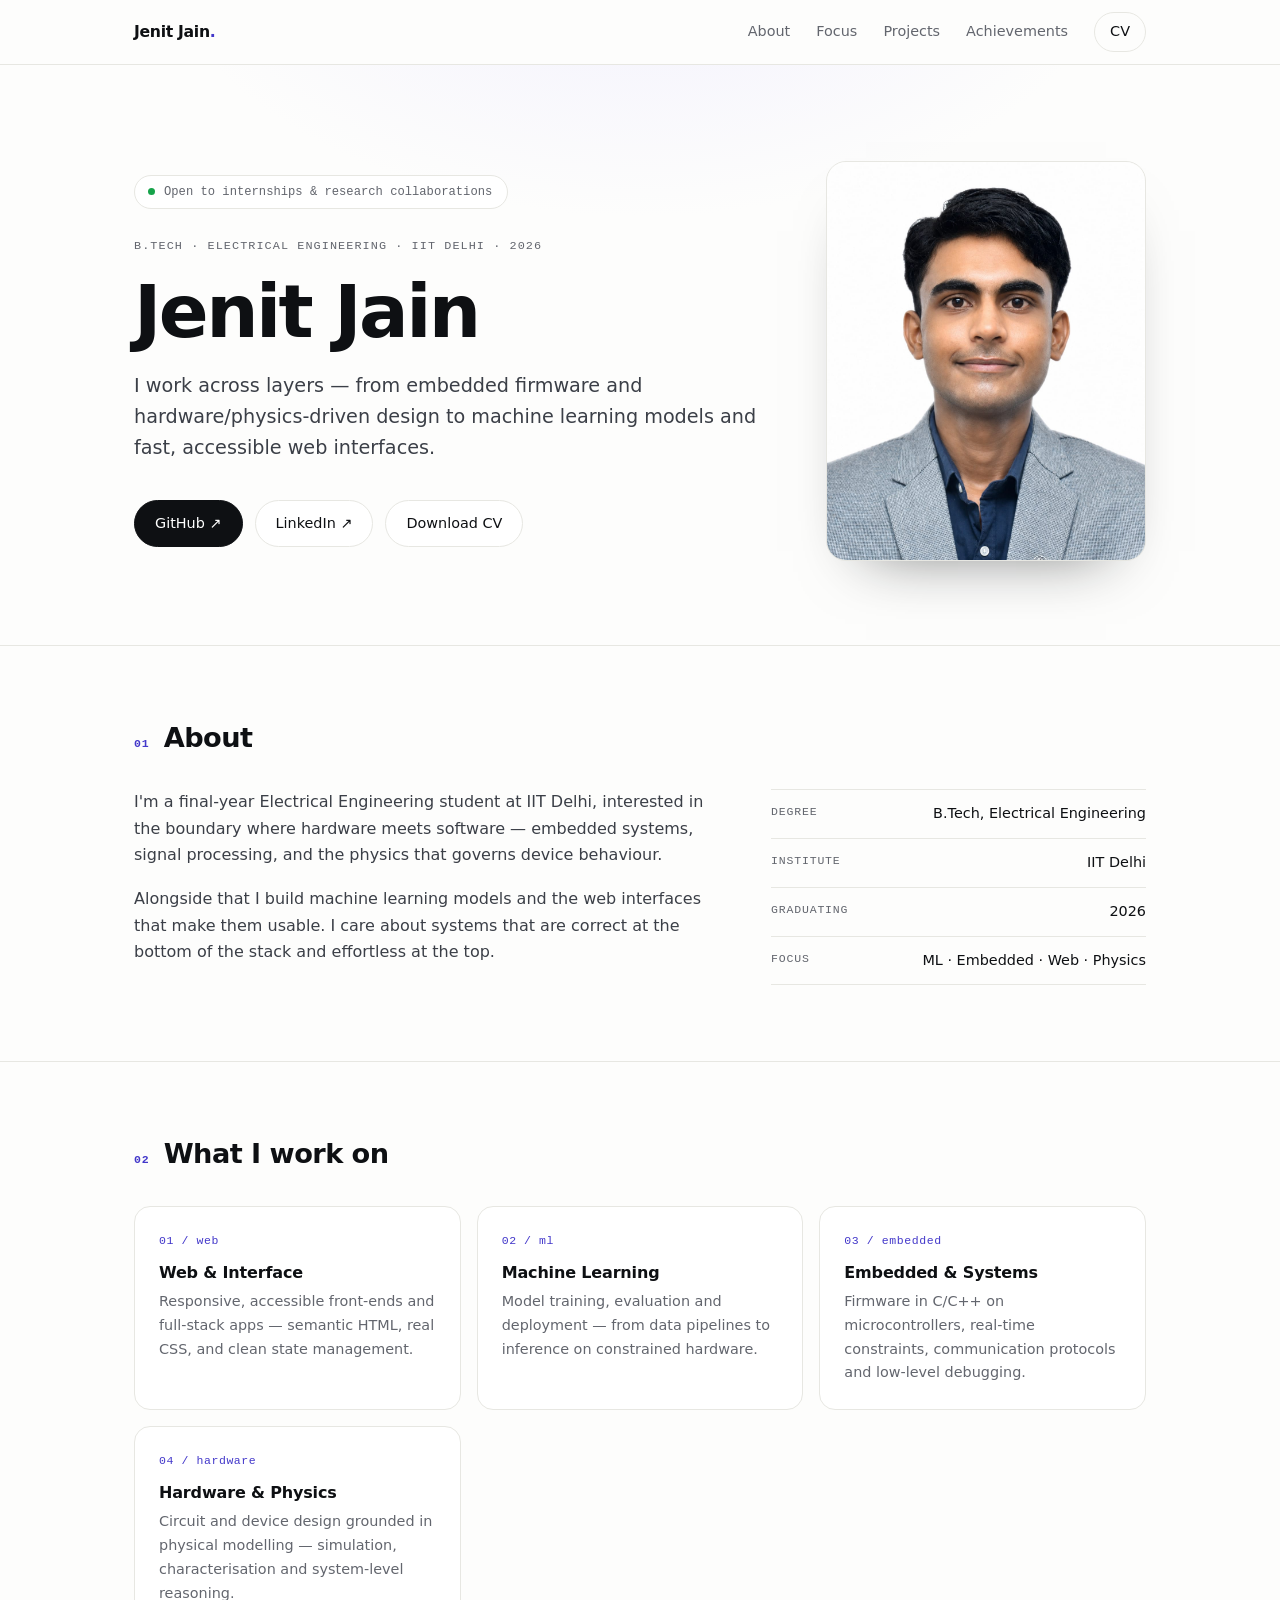
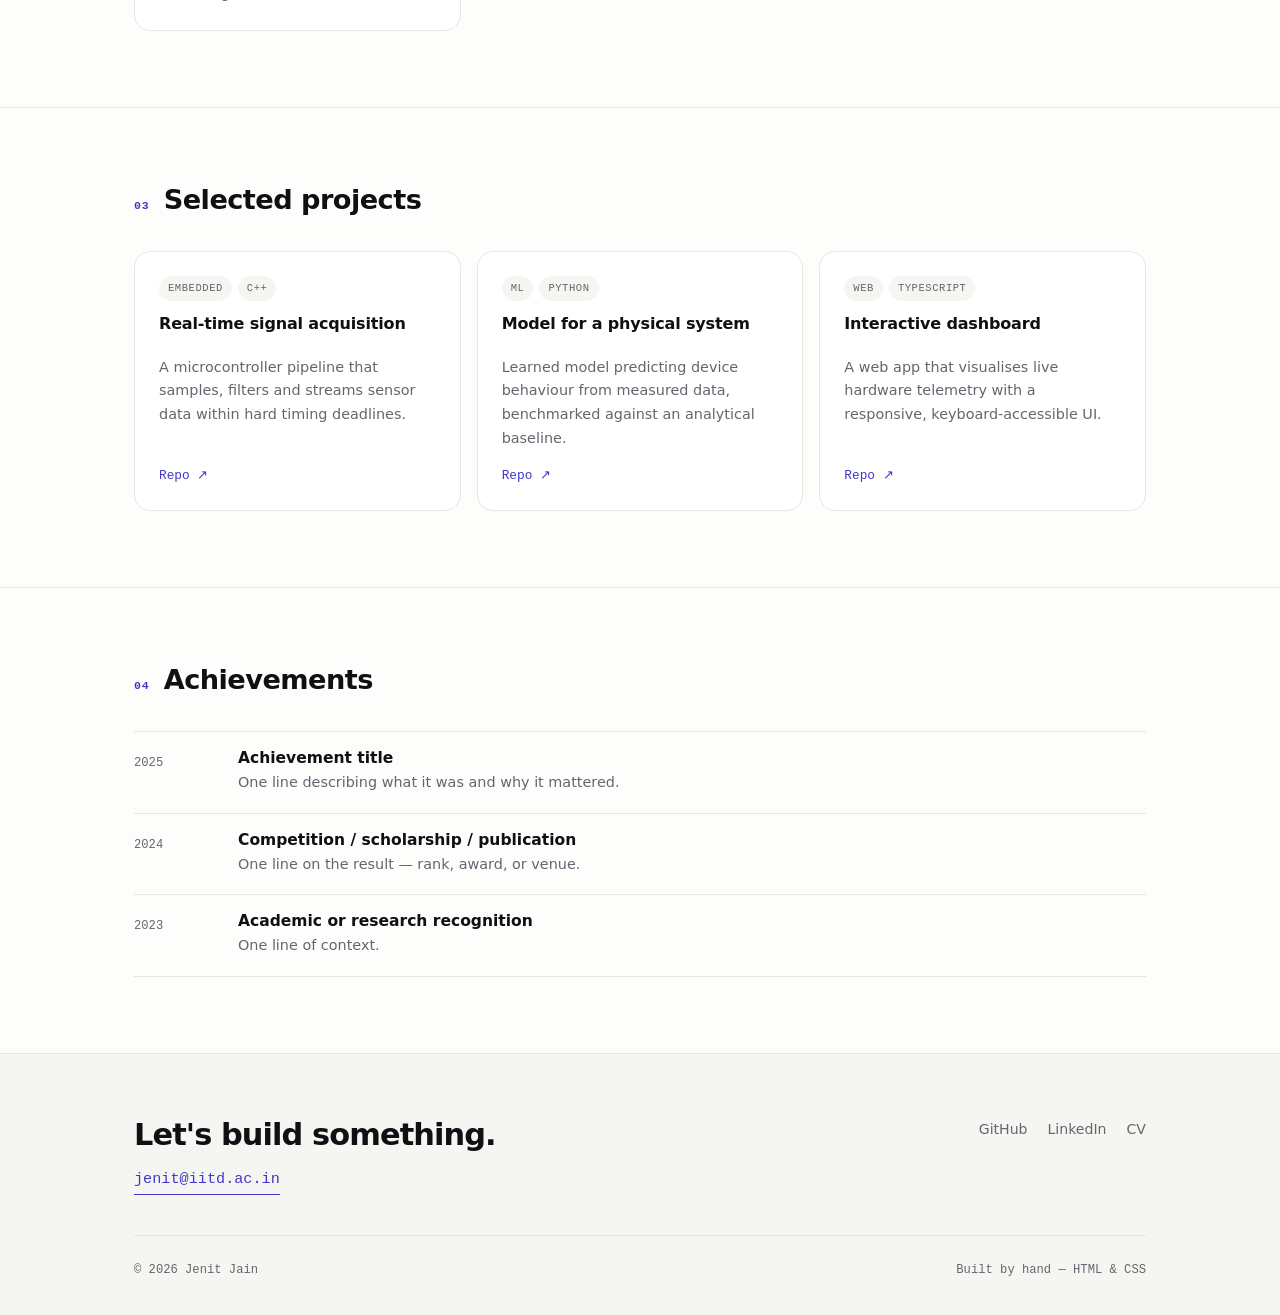
==== index.html @ 66276a1f "Initial personal website" ====
<!DOCTYPE html>
<html lang="en">
<head>
  <meta charset="utf-8" />
  <meta name="viewport" content="width=device-width, initial-scale=1" />
  <title>Jenit Jain — Electrical Engineering · IIT Delhi</title>
  <meta name="description" content="Jenit Jain — B.Tech Electrical Engineering at IIT Delhi (2026). Web development, machine learning, embedded systems, and hardware/physics-driven design." />
  <meta name="theme-color" content="#fdfdfc" />
  <link rel="icon" href="data:image/svg+xml,%3Csvg xmlns='http://www.w3.org/2000/svg' viewBox='0 0 32 32'%3E%3Crect width='32' height='32' rx='8' fill='%234338ca'/%3E%3Ctext x='16' y='21' font-family='monospace' font-size='12' fill='white' text-anchor='middle'%3EJJ%3C/text%3E%3C/svg%3E" />

  <!-- Social preview (absolute URLs — they only resolve once hosted) -->
  <meta property="og:type" content="website" />
  <meta property="og:title" content="Jenit Jain — Electrical Engineering · IIT Delhi" />
  <meta property="og:description" content="Embedded systems, machine learning, web interfaces and hardware/physics-driven design." />
  <meta property="og:url" content="https://jenit-jain-j2.github.io/WebD/" />
  <meta property="og:image" content="https://jenit-jain-j2.github.io/WebD/assets/Photo_J.jpeg" />
  <meta name="twitter:card" content="summary_large_image" />

  <link rel="stylesheet" href="style.css" />
</head>
<body>

  <!-- ============ HEADER ============ -->
  <header class="site-header">
    <div class="wrap header-inner">
      <a class="brand" href="#top">Jenit Jain<span class="dot">.</span></a>
      <nav class="nav" aria-label="Primary">
        <a href="#about">About</a>
        <a href="#focus">Focus</a>
        <a href="#projects">Projects</a>
        <a href="#achievements">Achievements</a>
        <a class="nav-cv" href="assets/Jenit-Jain-CV.pdf" target="_blank" rel="noopener">CV</a>
      </nav>
    </div>
  </header>

  <main id="top">

    <!-- ============ HERO ============ -->
    <section class="hero">
      <div class="wrap hero-grid">

        <div class="hero-copy">
          <p class="status"><span class="pulse"></span> Open to internships &amp; research collaborations</p>
          <p class="eyebrow">B.Tech · Electrical Engineering · IIT Delhi · 2026</p>
          <h1>Jenit Jain</h1>
          <p class="lede">
            I work across layers — from embedded firmware and hardware/physics-driven
            design to machine learning models and fast, accessible web interfaces.
          </p>
          <div class="actions">
            <a class="btn btn-primary" href="https://github.com/Jenit-Jain-J2" target="_blank" rel="noopener">GitHub ↗</a>
            <a class="btn" href="https://www.linkedin.com/in/jenit-jain/" target="_blank" rel="noopener">LinkedIn ↗</a>
            <a class="btn" href="assets/Jenit-Jain-CV.pdf" target="_blank" rel="noopener">Download CV</a>
          </div>
        </div>

        <div class="hero-photo">
          <img
            src="assets/Photo_J.jpeg"
            alt="Portrait of Jenit Jain"
            width="640" height="800"
            decoding="async"
          />
        </div>

      </div>
    </section>

    <!-- ============ ABOUT ============ -->
    <section id="about" class="section">
      <div class="wrap">
        <h2 class="section-title"><span class="num">01</span> About</h2>
        <div class="about">
          <div>
            <!-- TODO: replace with your own 2–3 sentence bio -->
            <p>
              I'm a final-year Electrical Engineering student at IIT Delhi, interested in
              the boundary where hardware meets software — embedded systems, signal
              processing, and the physics that governs device behaviour.
            </p>
            <p>
              Alongside that I build machine learning models and the web interfaces that
              make them usable. I care about systems that are correct at the bottom of
              the stack and effortless at the top.
            </p>
          </div>
          <ul class="facts">
            <li><span>Degree</span> B.Tech, Electrical Engineering</li>
            <li><span>Institute</span> IIT Delhi</li>
            <li><span>Graduating</span> 2026</li>
            <li><span>Focus</span> ML · Embedded · Web · Physics</li>
          </ul>
        </div>
      </div>
    </section>

    <!-- ============ FOCUS ============ -->
    <section id="focus" class="section">
      <div class="wrap">
        <h2 class="section-title"><span class="num">02</span> What I work on</h2>
        <div class="grid">
          <article class="card">
            <span class="icon">01 / web</span>
            <h3>Web &amp; Interface</h3>
            <p>Responsive, accessible front-ends and full-stack apps — semantic HTML, real CSS, and clean state management.</p>
          </article>
          <article class="card">
            <span class="icon">02 / ml</span>
            <h3>Machine Learning</h3>
            <p>Model training, evaluation and deployment — from data pipelines to inference on constrained hardware.</p>
          </article>
          <article class="card">
            <span class="icon">03 / embedded</span>
            <h3>Embedded &amp; Systems</h3>
            <p>Firmware in C/C++ on microcontrollers, real-time constraints, communication protocols and low-level debugging.</p>
          </article>
          <article class="card">
            <span class="icon">04 / hardware</span>
            <h3>Hardware &amp; Physics</h3>
            <p>Circuit and device design grounded in physical modelling — simulation, characterisation and system-level reasoning.</p>
          </article>
        </div>
      </div>
    </section>

    <!-- ============ PROJECTS ============ -->
    <section id="projects" class="section">
      <div class="wrap">
        <h2 class="section-title"><span class="num">03</span> Selected projects</h2>
        <div class="grid">

          <!-- TODO: swap REPO for the real repository name -->
          <article class="card project">
            <div class="tags"><span class="tag">Embedded</span><span class="tag">C++</span></div>
            <h3><a href="https://github.com/Jenit-Jain-J2/REPO" target="_blank" rel="noopener">Real-time signal acquisition</a></h3>
            <p>A microcontroller pipeline that samples, filters and streams sensor data within hard timing deadlines.</p>
            <div class="links">
              <a href="https://github.com/Jenit-Jain-J2/REPO" target="_blank" rel="noopener">Repo ↗</a>
            </div>
          </article>

          <article class="card project">
            <div class="tags"><span class="tag">ML</span><span class="tag">Python</span></div>
            <h3><a href="https://github.com/Jenit-Jain-J2/REPO" target="_blank" rel="noopener">Model for a physical system</a></h3>
            <p>Learned model predicting device behaviour from measured data, benchmarked against an analytical baseline.</p>
            <div class="links">
              <a href="https://github.com/Jenit-Jain-J2/REPO" target="_blank" rel="noopener">Repo ↗</a>
            </div>
          </article>

          <article class="card project">
            <div class="tags"><span class="tag">Web</span><span class="tag">TypeScript</span></div>
            <h3><a href="https://github.com/Jenit-Jain-J2/REPO" target="_blank" rel="noopener">Interactive dashboard</a></h3>
            <p>A web app that visualises live hardware telemetry with a responsive, keyboard-accessible UI.</p>
            <div class="links">
              <a href="https://github.com/Jenit-Jain-J2/REPO" target="_blank" rel="noopener">Repo ↗</a>
            </div>
          </article>

        </div>
      </div>
    </section>

    <!-- ============ ACHIEVEMENTS ============ -->
    <section id="achievements" class="section">
      <div class="wrap">
        <h2 class="section-title"><span class="num">04</span> Achievements</h2>
        <ul class="achievements">
          <!-- TODO: replace with your real achievements -->
          <li>
            <span class="year">2025</span>
            <div>
              <h3>Achievement title</h3>
              <p>One line describing what it was and why it mattered.</p>
            </div>
          </li>
          <li>
            <span class="year">2024</span>
            <div>
              <h3>Competition / scholarship / publication</h3>
              <p>One line on the result — rank, award, or venue.</p>
            </div>
          </li>
          <li>
            <span class="year">2023</span>
            <div>
              <h3>Academic or research recognition</h3>
              <p>One line of context.</p>
            </div>
          </li>
        </ul>
      </div>
    </section>

  </main>

  <!-- ============ FOOTER / CONTACT ============ -->
  <footer class="site-footer">
    <div class="wrap">
      <div class="footer-inner">
        <div>
          <h2 class="contact-title">Let's build something.</h2>
          <!-- TODO: confirm this email -->
          <a class="email" href="mailto:jenit@iitd.ac.in">jenit@iitd.ac.in</a>
        </div>
        <nav class="socials" aria-label="Elsewhere">
          <a href="https://github.com/Jenit-Jain-J2" target="_blank" rel="noopener">GitHub</a>
          <a href="https://www.linkedin.com/in/jenit-jain/" target="_blank" rel="noopener">LinkedIn</a>
          <a href="assets/Jenit-Jain-CV.pdf" target="_blank" rel="noopener">CV</a>
        </nav>
      </div>
      <div class="colophon">
        <span>© <span id="year">2025</span> Jenit Jain</span>
        <span>Built by hand — HTML &amp; CSS</span>
      </div>
    </div>
  </footer>

  <script>
    document.getElementById('year').textContent = new Date().getFullYear();
  </script>
</body>
</html>
---- style.css ----
/* =========================================================
   Jenit Jain — personal site
   Tokens → base → layout → components → responsive
   ========================================================= */

/* ---------- Tokens ---------- */
:root {
  --bg:          #fdfdfc;
  --surface:     #f5f5f1;
  --ink:         #0e1013;
  --ink-2:       #3b3f47;
  --muted:       #63666e;
  --line:        #e7e7e2;
  --accent:      #4338ca;
  --accent-soft: #eceafe;

  --radius: 16px;
  --max:    1060px;

  --sans: "Inter", system-ui, -apple-system, "Segoe UI", Roboto, Helvetica, Arial, sans-serif;
  --mono: ui-monospace, SFMono-Regular, "SF Mono", Menlo, Consolas, monospace;
}

/* ---------- Base ---------- */
*,
*::before,
*::after { box-sizing: border-box; }

html { scroll-behavior: smooth; }

body {
  margin: 0;
  font-family: var(--sans);
  background: var(--bg);
  color: var(--ink);
  line-height: 1.65;
  -webkit-font-smoothing: antialiased;
  text-rendering: optimizeLegibility;
}

h1, h2, h3 { line-height: 1.15; }
a { color: inherit; }

::selection { background: var(--accent-soft); color: var(--ink); }

:focus-visible {
  outline: 2px solid var(--accent);
  outline-offset: 3px;
  border-radius: 4px;
}

/* ---------- Layout ---------- */
.wrap {
  width: 100%;
  max-width: var(--max);
  margin-inline: auto;
  padding-inline: 24px;
}

.section {
  padding: 76px 0;
  border-top: 1px solid var(--line);
  scroll-margin-top: 80px;
}

.section-title {
  display: flex;
  align-items: baseline;
  gap: 14px;
  margin: 0 0 36px;
  font-size: clamp(1.35rem, 3vw, 1.7rem);
  font-weight: 600;
  letter-spacing: -0.02em;
}

.num {
  font-family: var(--mono);
  font-size: 0.72rem;
  letter-spacing: 0.08em;
  color: var(--accent);
}

/* ---------- Header ---------- */
.site-header {
  position: sticky;
  top: 0;
  z-index: 40;
  background: rgba(253, 253, 252, 0.85);
  backdrop-filter: blur(12px);
  -webkit-backdrop-filter: blur(12px);
  border-bottom: 1px solid var(--line);
}

.header-inner {
  display: flex;
  align-items: center;
  justify-content: space-between;
  gap: 20px;
  min-height: 64px;
}

.brand {
  font-size: 0.98rem;
  font-weight: 600;
  letter-spacing: -0.02em;
  text-decoration: none;
  white-space: nowrap;
}

.brand .dot { color: var(--accent); }

.nav {
  display: flex;
  align-items: center;
  gap: 26px;
}

.nav a {
  font-size: 0.9rem;
  color: var(--muted);
  text-decoration: none;
  transition: color 0.18s ease;
}

.nav a:hover { color: var(--ink); }

.nav-cv {
  padding: 7px 15px;
  border: 1px solid var(--line);
  border-radius: 999px;
  color: var(--ink) !important;
  transition: background 0.18s ease, border-color 0.18s ease;
}

.nav-cv:hover {
  background: var(--surface);
  border-color: #d8d8d2;
}

/* ---------- Hero ---------- */
.hero {
  position: relative;
  padding: 96px 0 84px;
  overflow: hidden;
}

.hero::before {
  content: "";
  position: absolute;
  inset: -30% 0 auto 0;
  height: 130%;
  background: radial-gradient(55% 60% at 50% 0%, var(--accent-soft) 0%, transparent 72%);
  opacity: 0.75;
  pointer-events: none;
  z-index: 0;
}

.hero .wrap { position: relative; z-index: 1; }

.status {
  display: inline-flex;
  align-items: center;
  gap: 9px;
  margin: 0 0 28px;
  padding: 6px 15px 6px 13px;
  border: 1px solid var(--line);
  border-radius: 999px;
  background: #fff;
  font-family: var(--mono);
  font-size: 0.76rem;
  color: var(--muted);
}

.pulse {
  width: 7px;
  height: 7px;
  border-radius: 50%;
  background: #16a34a;
  box-shadow: 0 0 0 0 rgba(22, 163, 74, 0.5);
  animation: pulse 2.4s infinite;
}

@keyframes pulse {
  70%  { box-shadow: 0 0 0 8px rgba(22, 163, 74, 0); }
  100% { box-shadow: 0 0 0 0 rgba(22, 163, 74, 0); }
}

.eyebrow {
  margin: 0 0 18px;
  font-family: var(--mono);
  font-size: 0.74rem;
  letter-spacing: 0.09em;
  text-transform: uppercase;
  color: var(--muted);
}

.hero h1 {
  margin: 0 0 22px;
  font-size: clamp(2.75rem, 8vw, 4.6rem);
  font-weight: 600;
  letter-spacing: -0.035em;
  line-height: 1.02;
}

.lede {
  max-width: 60ch;
  margin: 0 0 36px;
  font-size: clamp(1.02rem, 1.9vw, 1.2rem);
  line-height: 1.6;
  color: var(--ink-2);
}

/* ---------- Buttons ---------- */
.actions {
  display: flex;
  flex-wrap: wrap;
  gap: 12px;
}

.btn {
  display: inline-flex;
  align-items: center;
  gap: 8px;
  padding: 11px 20px;
  border: 1px solid var(--line);
  border-radius: 999px;
  background: #fff;
  color: var(--ink);
  font-size: 0.9rem;
  font-weight: 500;
  text-decoration: none;
  transition: transform 0.18s ease, box-shadow 0.18s ease,
              border-color 0.18s ease, background 0.18s ease;
}

.btn:hover {
  transform: translateY(-1px);
  border-color: #d5d5ce;
  box-shadow: 0 8px 20px -12px rgba(0, 0, 0, 0.45);
}

.btn-primary {
  background: var(--ink);
  border-color: var(--ink);
  color: #fff;
}

.btn-primary:hover {
  background: #000;
  border-color: #000;
}

/* ---------- About ---------- */
.about {
  display: grid;
  grid-template-columns: 1.55fr 1fr;
  gap: 56px;
  align-items: start;
}

.about p {
  max-width: 62ch;
  margin: 0 0 18px;
  color: var(--ink-2);
}

.about p:last-child { margin-bottom: 0; }

.facts {
  margin: 0;
  padding: 0;
  list-style: none;
  border-top: 1px solid var(--line);
}

.facts li {
  display: flex;
  justify-content: space-between;
  gap: 16px;
  padding: 12px 0;
  border-bottom: 1px solid var(--line);
  font-size: 0.9rem;
}

.facts span {
  font-family: var(--mono);
  font-size: 0.72rem;
  letter-spacing: 0.07em;
  text-transform: uppercase;
  color: var(--muted);
  white-space: nowrap;
}

/* ---------- Grid & cards ---------- */
.grid {
  display: grid;
  grid-template-columns: repeat(auto-fit, minmax(248px, 1fr));
  gap: 16px;
}

.card {
  padding: 24px;
  background: #fff;
  border: 1px solid var(--line);
  border-radius: var(--radius);
  transition: transform 0.2s ease, border-color 0.2s ease, box-shadow 0.2s ease;
}

.card:hover {
  transform: translateY(-2px);
  border-color: #d9d9d2;
  box-shadow: 0 16px 32px -24px rgba(0, 0, 0, 0.55);
}

.card h3 {
  margin: 0 0 8px;
  font-size: 1rem;
  font-weight: 600;
  letter-spacing: -0.01em;
}

.card p {
  margin: 0;
  font-size: 0.9rem;
  color: var(--muted);
}

.card .icon {
  display: block;
  margin-bottom: 14px;
  font-family: var(--mono);
  font-size: 0.72rem;
  letter-spacing: 0.05em;
  color: var(--accent);
}

/* ---------- Project cards ---------- */
.project {
  display: flex;
  flex-direction: column;
  gap: 14px;
}

.tags {
  display: flex;
  flex-wrap: wrap;
  gap: 6px;
}

.tag {
  padding: 4px 9px;
  border-radius: 999px;
  background: var(--surface);
  font-family: var(--mono);
  font-size: 0.66rem;
  letter-spacing: 0.05em;
  text-transform: uppercase;
  color: var(--muted);
}

.project h3 a { text-decoration: none; }
.project h3 a:hover { color: var(--accent); }

.project p { flex: 1; }

.project .links {
  display: flex;
  gap: 16px;
  font-family: var(--mono);
  font-size: 0.8rem;
}

.project .links a {
  color: var(--accent);
  text-decoration: none;
}

.project .links a:hover { text-decoration: underline; }

/* ---------- Achievements ---------- */
.achievements {
  margin: 0;
  padding: 0;
  list-style: none;
  border-top: 1px solid var(--line);
}

.achievements li {
  display: grid;
  grid-template-columns: 84px 1fr;
  gap: 20px;
  padding: 18px 0;
  border-bottom: 1px solid var(--line);
}

.achievements .year {
  font-family: var(--mono);
  font-size: 0.76rem;
  color: var(--muted);
  padding-top: 3px;
}

.achievements h3 {
  margin: 0 0 3px;
  font-size: 0.97rem;
  font-weight: 600;
}

.achievements p {
  margin: 0;
  font-size: 0.9rem;
  color: var(--muted);
}

/* ---------- Footer ---------- */
.site-footer {
  padding: 64px 0 36px;
  border-top: 1px solid var(--line);
  background: var(--surface);
}

.footer-inner {
  display: flex;
  flex-wrap: wrap;
  justify-content: space-between;
  align-items: flex-start;
  gap: 28px;
}

.contact-title {
  margin: 0 0 12px;
  font-size: clamp(1.4rem, 4vw, 1.9rem);
  font-weight: 600;
  letter-spacing: -0.03em;
}

.email {
  display: inline-block;
  font-family: var(--mono);
  font-size: 0.95rem;
  color: var(--accent);
  text-decoration: none;
  border-bottom: 1px solid currentColor;
  padding-bottom: 2px;
}

.socials {
  display: flex;
  flex-wrap: wrap;
  gap: 20px;
  font-size: 0.88rem;
}

.socials a {
  color: var(--muted);
  text-decoration: none;
  transition: color 0.18s ease;
}

.socials a:hover { color: var(--ink); }

.colophon {
  display: flex;
  flex-wrap: wrap;
  justify-content: space-between;
  gap: 12px;
  margin-top: 40px;
  padding-top: 24px;
  border-top: 1px solid var(--line);
  font-family: var(--mono);
  font-size: 0.76rem;
  color: var(--muted);
}

/* ---------- Responsive ---------- */
@media (max-width: 860px) {
  .about {
    grid-template-columns: 1fr;
    gap: 32px;
  }
}

@media (max-width: 700px) {
  .hero { padding: 64px 0 56px; }
  .section { padding: 56px 0; }

  .nav {
    gap: 16px;
    overflow-x: auto;
    white-space: nowrap;
    scrollbar-width: none;
    -ms-overflow-style: none;
  }

  .nav::-webkit-scrollbar { display: none; }
  .nav a { font-size: 0.82rem; }

  .achievements li {
    grid-template-columns: 1fr;
    gap: 4px;
  }
}

/* ---------- Accessibility ---------- */
@media (prefers-reduced-motion: reduce) {
  *,
  *::before,
  *::after {
    animation: none !important;
    transition: none !important;
    scroll-behavior: auto !important;
  }
}

/* =========================================================
   Portrait in hero
   ========================================================= */
.hero-grid {
  display: grid;
  grid-template-columns: minmax(0, 1fr) 320px;
  gap: 64px;
  align-items: center;
}

.hero-photo {
  justify-self: end;
  width: 100%;
  max-width: 320px;
}

.hero-photo img {
  display: block;
  width: 100%;
  height: auto;
  aspect-ratio: 4 / 5;
  object-fit: cover;
  object-position: center top;
  border-radius: 20px;
  border: 1px solid var(--line);
  background: var(--surface);
  box-shadow: 0 30px 60px -40px rgba(14, 16, 19, 0.6);
}

@media (max-width: 860px) {
  .hero-grid {
    grid-template-columns: 1fr;
    gap: 36px;
  }

  .hero-photo {
    order: -1;              /* photo above the name on small screens */
    justify-self: start;
    max-width: 190px;
  }
}
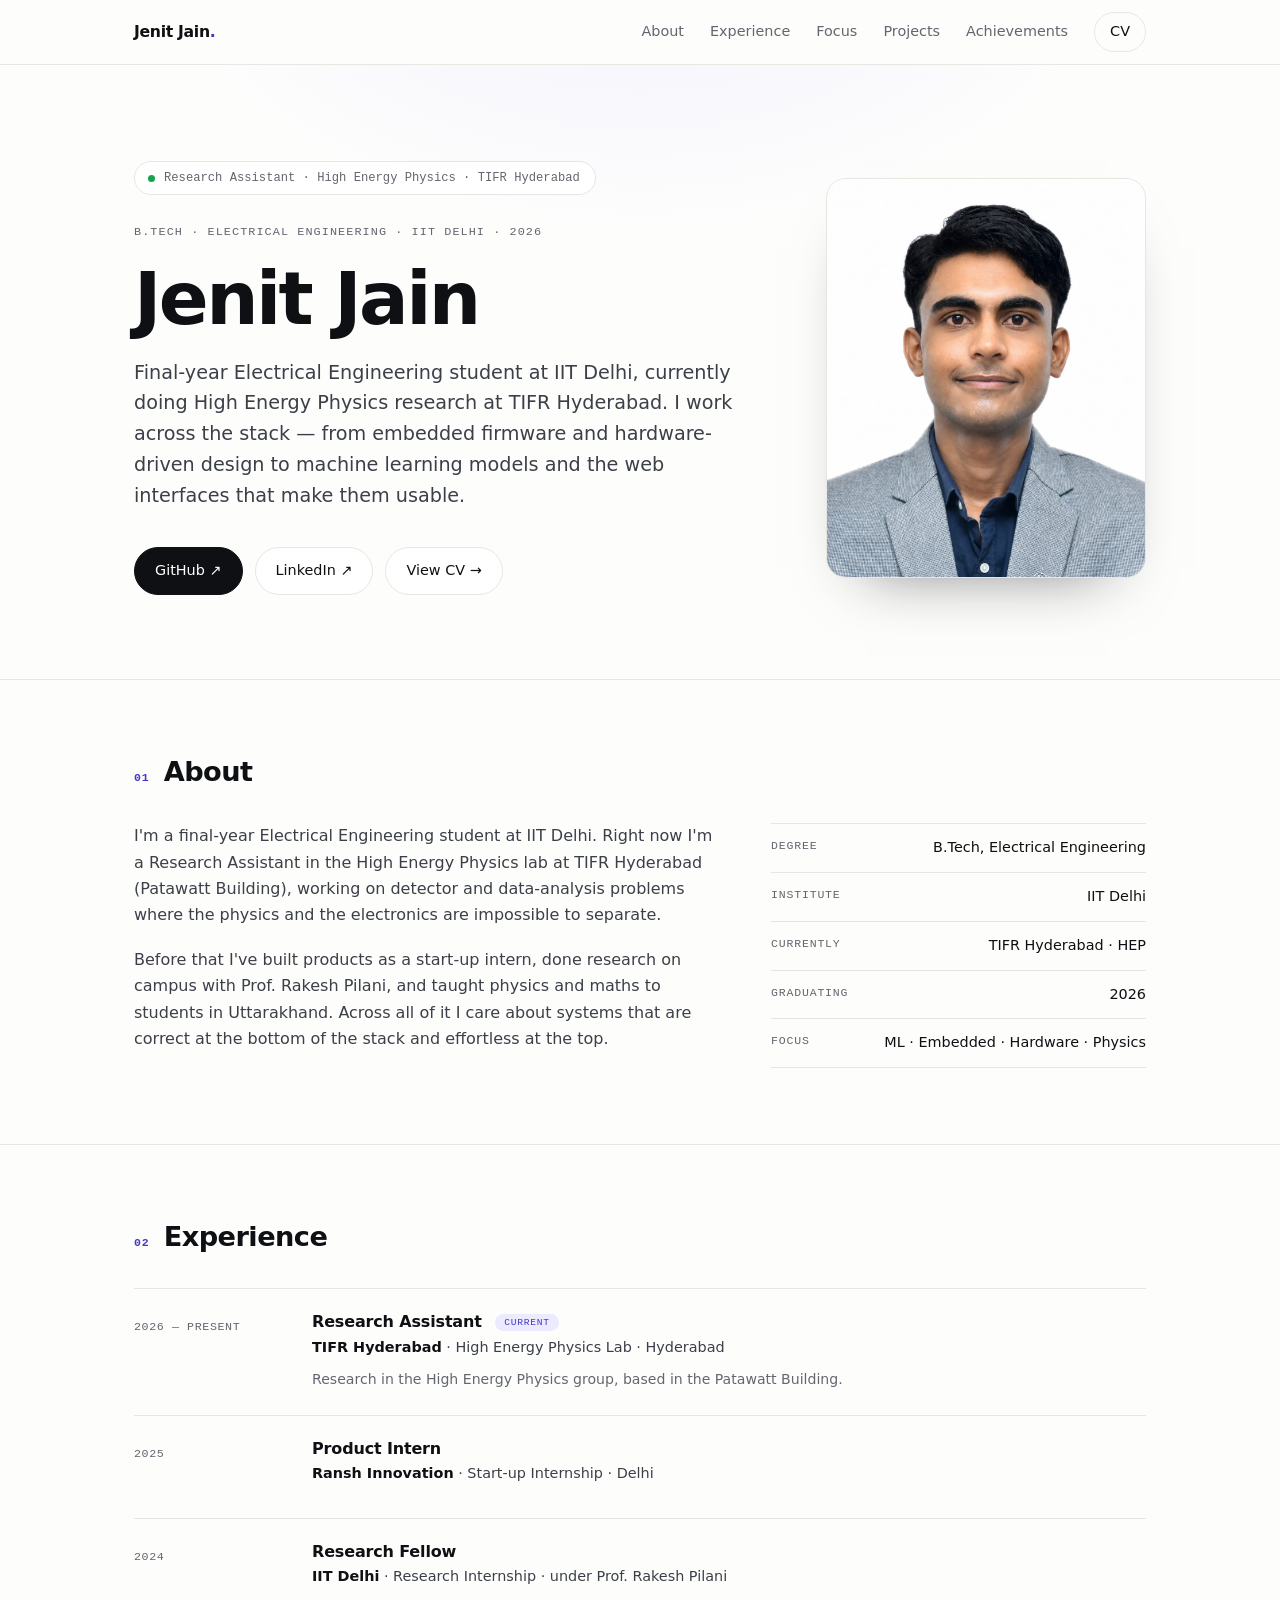
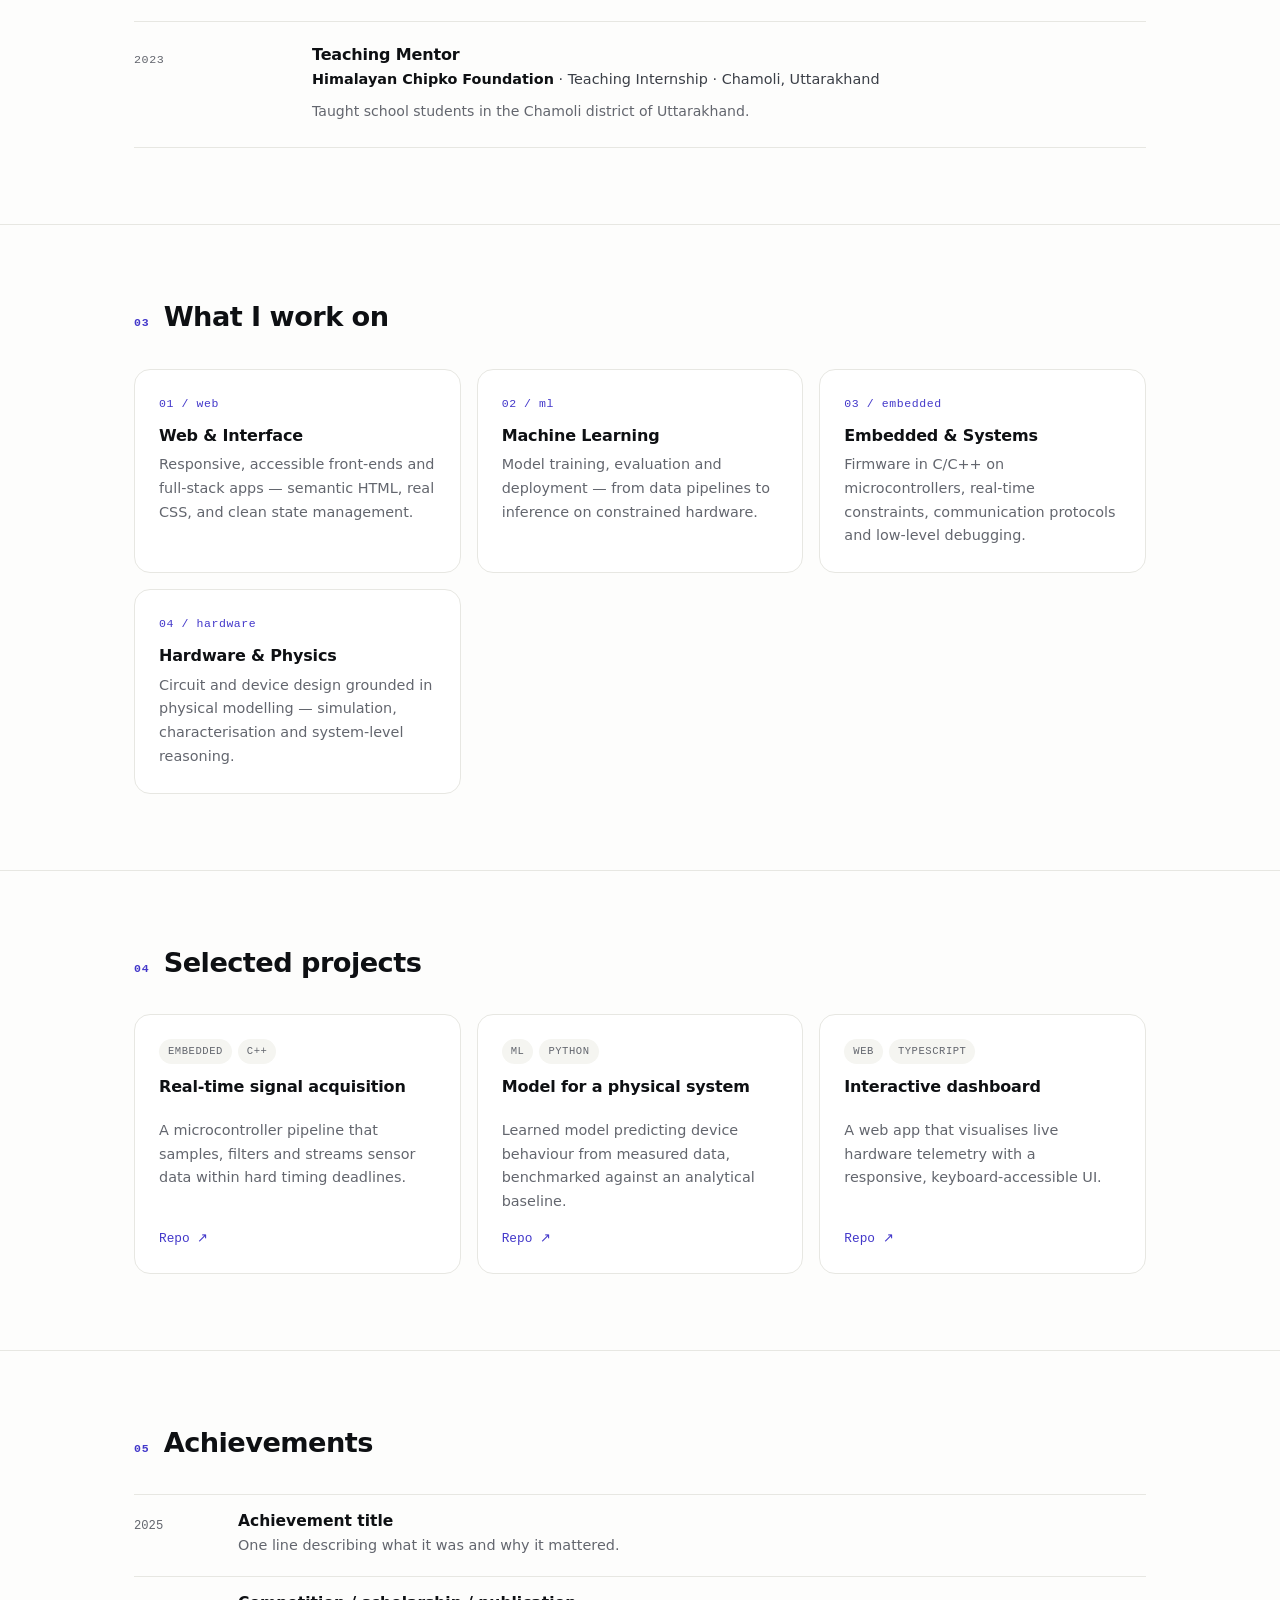
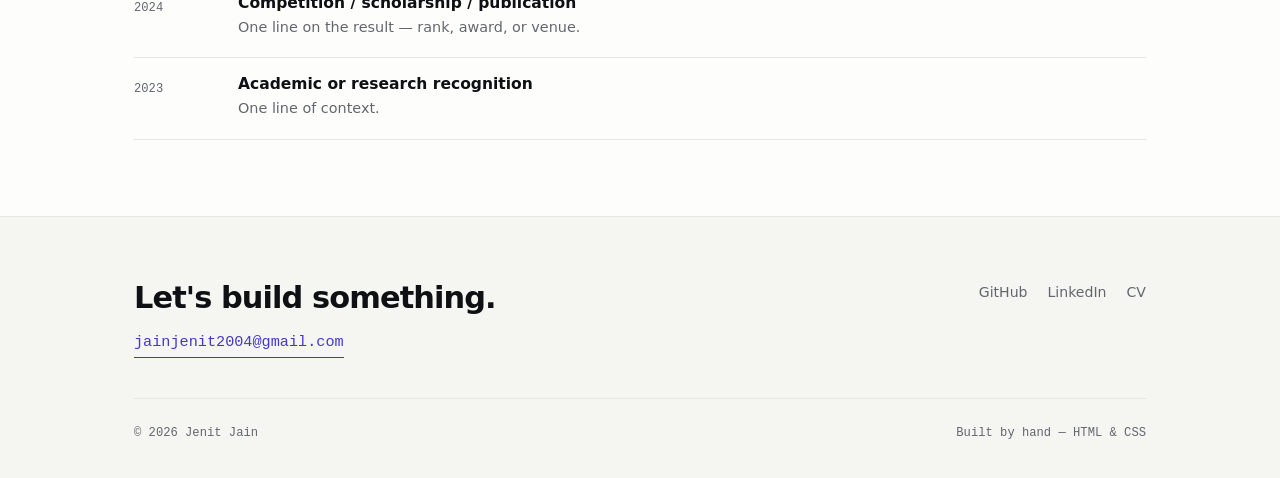
==== commit 121d2806: "Add CV page with five depth levels and hash deep-links" ====
--- a/index.html
+++ b/index.html
@@ -4,14 +4,13 @@
   <meta charset="utf-8" />
   <meta name="viewport" content="width=device-width, initial-scale=1" />
   <title>Jenit Jain — Electrical Engineering · IIT Delhi</title>
-  <meta name="description" content="Jenit Jain — B.Tech Electrical Engineering at IIT Delhi (2026). Web development, machine learning, embedded systems, and hardware/physics-driven design." />
+  <meta name="description" content="Jenit Jain — B.Tech Electrical Engineering, IIT Delhi (2026). Research Assistant in High Energy Physics at TIFR Hyderabad. Embedded systems, machine learning, and web interfaces." />
   <meta name="theme-color" content="#fdfdfc" />
   <link rel="icon" href="data:image/svg+xml,%3Csvg xmlns='http://www.w3.org/2000/svg' viewBox='0 0 32 32'%3E%3Crect width='32' height='32' rx='8' fill='%234338ca'/%3E%3Ctext x='16' y='21' font-family='monospace' font-size='12' fill='white' text-anchor='middle'%3EJJ%3C/text%3E%3C/svg%3E" />
 
-  <!-- Social preview (absolute URLs — they only resolve once hosted) -->
   <meta property="og:type" content="website" />
   <meta property="og:title" content="Jenit Jain — Electrical Engineering · IIT Delhi" />
-  <meta property="og:description" content="Embedded systems, machine learning, web interfaces and hardware/physics-driven design." />
+  <meta property="og:description" content="Research Assistant, High Energy Physics at TIFR Hyderabad. Embedded systems, machine learning, and web interfaces." />
   <meta property="og:url" content="https://jenit-jain-j2.github.io/WebD/" />
   <meta property="og:image" content="https://jenit-jain-j2.github.io/WebD/assets/Photo_J.jpeg" />
   <meta name="twitter:card" content="summary_large_image" />
@@ -26,10 +25,11 @@
       <a class="brand" href="#top">Jenit Jain<span class="dot">.</span></a>
       <nav class="nav" aria-label="Primary">
         <a href="#about">About</a>
+        <a href="#experience">Experience</a>
         <a href="#focus">Focus</a>
         <a href="#projects">Projects</a>
         <a href="#achievements">Achievements</a>
-        <a class="nav-cv" href="assets/Jenit-Jain-CV.pdf" target="_blank" rel="noopener">CV</a>
+        <a class="nav-cv" href="cv.html">CV</a>
       </nav>
     </div>
   </header>
@@ -41,17 +41,19 @@
       <div class="wrap hero-grid">
 
         <div class="hero-copy">
-          <p class="status"><span class="pulse"></span> Open to internships &amp; research collaborations</p>
+          <p class="status"><span class="pulse"></span> Research Assistant · High Energy Physics · TIFR Hyderabad</p>
           <p class="eyebrow">B.Tech · Electrical Engineering · IIT Delhi · 2026</p>
           <h1>Jenit Jain</h1>
           <p class="lede">
-            I work across layers — from embedded firmware and hardware/physics-driven
-            design to machine learning models and fast, accessible web interfaces.
+            Final-year Electrical Engineering student at IIT Delhi, currently doing
+            High Energy Physics research at TIFR Hyderabad. I work across the stack —
+            from embedded firmware and hardware-driven design to machine learning
+            models and the web interfaces that make them usable.
           </p>
           <div class="actions">
             <a class="btn btn-primary" href="https://github.com/Jenit-Jain-J2" target="_blank" rel="noopener">GitHub ↗</a>
             <a class="btn" href="https://www.linkedin.com/in/jenit-jain/" target="_blank" rel="noopener">LinkedIn ↗</a>
-            <a class="btn" href="assets/Jenit-Jain-CV.pdf" target="_blank" rel="noopener">Download CV</a>
+            <a class="btn" href="cv.html">View CV →</a>
           </div>
         </div>
 
@@ -73,32 +75,91 @@
         <h2 class="section-title"><span class="num">01</span> About</h2>
         <div class="about">
           <div>
-            <!-- TODO: replace with your own 2–3 sentence bio -->
             <p>
-              I'm a final-year Electrical Engineering student at IIT Delhi, interested in
-              the boundary where hardware meets software — embedded systems, signal
-              processing, and the physics that governs device behaviour.
+              I'm a final-year Electrical Engineering student at IIT Delhi. Right now
+              I'm a Research Assistant in the High Energy Physics lab at TIFR Hyderabad
+              (Patawatt Building), working on detector and data-analysis problems where
+              the physics and the electronics are impossible to separate.
             </p>
             <p>
-              Alongside that I build machine learning models and the web interfaces that
-              make them usable. I care about systems that are correct at the bottom of
-              the stack and effortless at the top.
+              Before that I've built products as a start-up intern, done research on
+              campus with Prof. Rakesh Pilani, and taught physics and maths to students
+              in Uttarakhand. Across all of it I care about systems that are correct at
+              the bottom of the stack and effortless at the top.
             </p>
           </div>
           <ul class="facts">
             <li><span>Degree</span> B.Tech, Electrical Engineering</li>
             <li><span>Institute</span> IIT Delhi</li>
+            <li><span>Currently</span> TIFR Hyderabad · HEP</li>
             <li><span>Graduating</span> 2026</li>
-            <li><span>Focus</span> ML · Embedded · Web · Physics</li>
+            <li><span>Focus</span> ML · Embedded · Hardware · Physics</li>
           </ul>
         </div>
+      </div>
+    </section>
+
+    <!-- ============ EXPERIENCE ============ -->
+    <section id="experience" class="section">
+      <div class="wrap">
+        <h2 class="section-title"><span class="num">02</span> Experience</h2>
+
+        <ol class="timeline">
+
+          <li>
+            <span class="period">2026 — Present</span>
+            <div>
+              <h3>Research Assistant <span class="badge-now">Current</span></h3>
+              <p class="org"><strong>TIFR Hyderabad</strong> · High Energy Physics Lab · Hyderabad</p>
+              <p class="note">
+                Research in the High Energy Physics group, based in the Patawatt Building.
+                <!-- TODO: one line on the actual project — detector readout, DAQ, simulation, data analysis? -->
+              </p>
+            </div>
+          </li>
+
+          <li>
+            <span class="period">2025</span>
+            <div>
+              <h3>Product Intern</h3>
+              <p class="org"><strong>Ransh Innovation</strong> · Start-up Internship · Delhi</p>
+              <p class="note">
+                <!-- TODO: one or two lines — what you built, what shipped, what you learned -->
+              </p>
+            </div>
+          </li>
+
+          <li>
+            <span class="period">2024</span>
+            <div>
+              <h3>Research Fellow</h3>
+              <p class="org"><strong>IIT Delhi</strong> · Research Internship · under Prof. Rakesh Pilani</p>
+              <p class="note">
+                <!-- TODO: one line — the problem you studied and any result -->
+              </p>
+            </div>
+          </li>
+
+          <li>
+            <span class="period">2023</span>
+            <div>
+              <h3>Teaching Mentor</h3>
+              <p class="org"><strong>Himalayan Chipko Foundation</strong> · Teaching Internship · Chamoli, Uttarakhand</p>
+              <p class="note">
+                Taught school students in the Chamoli district of Uttarakhand.
+                <!-- TODO: subjects, grade level, duration -->
+              </p>
+            </div>
+          </li>
+
+        </ol>
       </div>
     </section>
 
     <!-- ============ FOCUS ============ -->
     <section id="focus" class="section">
       <div class="wrap">
-        <h2 class="section-title"><span class="num">02</span> What I work on</h2>
+        <h2 class="section-title"><span class="num">03</span> What I work on</h2>
         <div class="grid">
           <article class="card">
             <span class="icon">01 / web</span>
@@ -127,10 +188,10 @@
     <!-- ============ PROJECTS ============ -->
     <section id="projects" class="section">
       <div class="wrap">
-        <h2 class="section-title"><span class="num">03</span> Selected projects</h2>
+        <h2 class="section-title"><span class="num">04</span> Selected projects</h2>
         <div class="grid">
 
-          <!-- TODO: swap REPO for the real repository name -->
+          <!-- TODO: replace REPO with real repository names -->
           <article class="card project">
             <div class="tags"><span class="tag">Embedded</span><span class="tag">C++</span></div>
             <h3><a href="https://github.com/Jenit-Jain-J2/REPO" target="_blank" rel="noopener">Real-time signal acquisition</a></h3>
@@ -165,7 +226,7 @@
     <!-- ============ ACHIEVEMENTS ============ -->
     <section id="achievements" class="section">
       <div class="wrap">
-        <h2 class="section-title"><span class="num">04</span> Achievements</h2>
+        <h2 class="section-title"><span class="num">05</span> Achievements</h2>
         <ul class="achievements">
           <!-- TODO: replace with your real achievements -->
           <li>
@@ -202,12 +263,12 @@
         <div>
           <h2 class="contact-title">Let's build something.</h2>
           <!-- TODO: confirm this email -->
-          <a class="email" href="mailto:jenit@iitd.ac.in">jenit@iitd.ac.in</a>
+          <a class="email" href="mailto:jainjenit2004@gmail.com">jainjenit2004@gmail.com</a>
         </div>
         <nav class="socials" aria-label="Elsewhere">
           <a href="https://github.com/Jenit-Jain-J2" target="_blank" rel="noopener">GitHub</a>
           <a href="https://www.linkedin.com/in/jenit-jain/" target="_blank" rel="noopener">LinkedIn</a>
-          <a href="assets/Jenit-Jain-CV.pdf" target="_blank" rel="noopener">CV</a>
+          <a href="cv.html">CV</a>
         </nav>
       </div>
       <div class="colophon">
--- a/style.css
+++ b/style.css
@@ -552,4 +552,316 @@
     justify-self: start;
     max-width: 190px;
   }
+}
+
+/* =========================================================
+   Experience timeline
+   ========================================================= */
+.timeline {
+  margin: 0;
+  padding: 0;
+  list-style: none;
+  border-top: 1px solid var(--line);
+  counter-reset: role;
+}
+
+.timeline li {
+  display: grid;
+  grid-template-columns: 150px minmax(0, 1fr);
+  gap: 28px;
+  padding: 24px 0;
+  border-bottom: 1px solid var(--line);
+}
+
+.timeline .period {
+  font-family: var(--mono);
+  font-size: 0.73rem;
+  letter-spacing: 0.05em;
+  text-transform: uppercase;
+  color: var(--muted);
+  padding-top: 5px;
+  white-space: nowrap;
+}
+
+.timeline h3 {
+  margin: 0 0 4px;
+  font-size: 1rem;
+  font-weight: 600;
+  letter-spacing: -0.01em;
+}
+
+.timeline .org {
+  margin: 0 0 8px;
+  font-size: 0.9rem;
+  color: var(--ink-2);
+}
+
+.timeline .org strong {
+  font-weight: 600;
+  color: var(--ink);
+}
+
+.timeline .note {
+  margin: 0;
+  max-width: 62ch;
+  font-size: 0.88rem;
+  color: var(--muted);
+}
+
+.badge-now {
+  display: inline-block;
+  margin-left: 8px;
+  padding: 3px 9px;
+  border-radius: 999px;
+  background: var(--accent-soft);
+  color: var(--accent);
+  font-family: var(--mono);
+  font-size: 0.6rem;
+  font-weight: 500;
+  letter-spacing: 0.08em;
+  text-transform: uppercase;
+  vertical-align: 2px;
+}
+
+@media (max-width: 700px) {
+  .timeline li {
+    grid-template-columns: 1fr;
+    gap: 6px;
+    padding: 20px 0;
+  }
+  .timeline .period {
+    padding-top: 0;
+    order: -1;
+  }
+}
+
+/* =========================================================
+   CV page — tab switcher
+   ========================================================= */
+.cv-page { padding: 64px 0 96px; }
+
+.cv-intro { margin-bottom: 40px; }
+.cv-intro h1 {
+  margin: 0 0 12px;
+  font-size: clamp(1.8rem, 4.5vw, 2.6rem);
+  font-weight: 600;
+  letter-spacing: -0.03em;
+}
+.cv-intro p { margin: 0; max-width: 60ch; color: var(--muted); font-size: .95rem; }
+.cv-intro code {
+  font-family: var(--mono);
+  font-size: .82em;
+  padding: 1px 6px;
+  background: var(--surface);
+  border-radius: 4px;
+  color: var(--ink-2);
+}
+
+/* Hide the radios but keep them focusable */
+.cv-radio {
+  position: absolute;
+  width: 1px; height: 1px;
+  opacity: 0;
+  pointer-events: none;
+}
+
+/* Tab bar */
+.tab-bar {
+  display: flex;
+  gap: 2px;
+  overflow-x: auto;
+  border-bottom: 1px solid var(--line);
+  margin-bottom: 48px;
+  scrollbar-width: none;
+  -ms-overflow-style: none;
+}
+.tab-bar::-webkit-scrollbar { display: none; }
+
+.tab-bar label {
+  padding: 13px 18px;
+  margin-bottom: -1px;
+  border-bottom: 2px solid transparent;
+  cursor: pointer;
+  font-size: .88rem;
+  color: var(--muted);
+  white-space: nowrap;
+  transition: color .18s ease, border-color .18s ease;
+  user-select: none;
+}
+.tab-bar label:hover { color: var(--ink); }
+
+/* Active tab */
+#cv-vvshort:checked ~ .tab-bar label[for="cv-vvshort"],
+#cv-vshort:checked  ~ .tab-bar label[for="cv-vshort"],
+#cv-short:checked   ~ .tab-bar label[for="cv-short"],
+#cv-long:checked    ~ .tab-bar label[for="cv-long"],
+#cv-full:checked    ~ .tab-bar label[for="cv-full"] {
+  color: var(--ink);
+  border-bottom-color: var(--accent);
+  font-weight: 500;
+}
+
+/* Keyboard focus ring on the active label */
+.cv-radio:focus-visible ~ .tab-bar label { outline: none; }
+#cv-vvshort:focus-visible ~ .tab-bar label[for="cv-vvshort"],
+#cv-vshort:focus-visible  ~ .tab-bar label[for="cv-vshort"],
+#cv-short:focus-visible   ~ .tab-bar label[for="cv-short"],
+#cv-long:focus-visible    ~ .tab-bar label[for="cv-long"],
+#cv-full:focus-visible    ~ .tab-bar label[for="cv-full"] {
+  box-shadow: inset 0 0 0 2px var(--accent);
+  border-radius: 4px;
+}
+
+/* Panels */
+.cv-panel { display: none; max-width: 720px; animation: fade .22s ease; }
+#cv-vvshort:checked ~ .cv-panels #panel-vvshort,
+#cv-vshort:checked  ~ .cv-panels #panel-vshort,
+#cv-short:checked   ~ .cv-panels #panel-short,
+#cv-long:checked    ~ .cv-panels #panel-long,
+#cv-full:checked    ~ .cv-panels #panel-full {
+  display: block;
+}
+
+@keyframes fade { from { opacity: 0; transform: translateY(4px); } to { opacity: 1; transform: none; } }
+
+/* Typography inside panels */
+.cv-panel .cv-name {
+  margin: 0 0 6px;
+  font-size: clamp(1.6rem, 4vw, 2.2rem);
+  font-weight: 600;
+  letter-spacing: -0.025em;
+}
+.cv-panel .cv-role {
+  margin: 0 0 4px;
+  font-size: .98rem;
+  color: var(--ink-2);
+}
+.cv-panel .cv-meta {
+  margin: 0 0 8px;
+  font-family: var(--mono);
+  font-size: .74rem;
+  color: var(--muted);
+  letter-spacing: .04em;
+  text-transform: uppercase;
+}
+
+.cv-section { margin-top: 36px; }
+.cv-section h2 {
+  margin: 0 0 14px;
+  padding-bottom: 8px;
+  border-bottom: 1px solid var(--line);
+  font-family: var(--mono);
+  font-size: .7rem;
+  font-weight: 500;
+  letter-spacing: .12em;
+  text-transform: uppercase;
+  color: var(--accent);
+}
+
+.cv-prose {
+  margin: 0;
+  font-size: .9rem;
+  color: var(--ink-2);
+  line-height: 1.7;
+  max-width: 68ch;
+}
+.cv-prose a { color: var(--accent); text-decoration: none; }
+.cv-prose a:hover { text-decoration: underline; }
+
+.cv-entry {
+  display: grid;
+  grid-template-columns: 116px 1fr;
+  gap: 12px 24px;
+  padding: 14px 0;
+  border-bottom: 1px solid var(--line);
+}
+.cv-entry:last-child { border-bottom: 0; padding-bottom: 0; }
+.cv-entry .when {
+  font-family: var(--mono);
+  font-size: .7rem;
+  letter-spacing: .04em;
+  text-transform: uppercase;
+  color: var(--muted);
+  padding-top: 3px;
+  white-space: nowrap;
+}
+.cv-entry h3 {
+  margin: 0 0 3px;
+  font-size: .96rem;
+  font-weight: 600;
+  letter-spacing: -0.01em;
+}
+.cv-entry .where {
+  margin: 0 0 6px;
+  font-size: .85rem;
+  color: var(--ink-2);
+}
+.cv-entry p { margin: 0; font-size: .86rem; color: var(--muted); line-height: 1.65; }
+
+/* Very Very Short panel */
+.panel-min { text-align: center; padding: 56px 0 16px; }
+.panel-min .cv-name { font-size: clamp(2rem, 7vw, 3.2rem); margin-bottom: 20px; }
+.panel-min .cv-sub { font-size: 1rem; color: var(--ink-2); margin: 0 0 4px; }
+.panel-min .cv-sub-2 {
+  margin: 14px 0 0;
+  font-family: var(--mono);
+  font-size: .72rem;
+  letter-spacing: .08em;
+  text-transform: uppercase;
+  color: var(--muted);
+}
+.panel-min .punchline {
+  display: inline-block;
+  margin-top: 40px;
+  padding: 16px 0;
+  border-top: 1px dashed var(--line);
+  border-bottom: 1px dashed var(--line);
+  font-style: italic;
+  font-size: 1rem;
+  color: var(--ink-2);
+}
+
+/* Link row at the bottom of each panel */
+.cv-links {
+  display: flex;
+  flex-wrap: wrap;
+  gap: 22px;
+  margin-top: 40px;
+  padding-top: 20px;
+  border-top: 1px solid var(--line);
+  font-family: var(--mono);
+  font-size: .76rem;
+}
+.cv-links a { color: var(--accent); text-decoration: none; }
+.cv-links a:hover { text-decoration: underline; }
+
+/* Active state for the CV button in the header */
+.nav-cv[aria-current="page"] {
+  background: var(--ink);
+  border-color: var(--ink);
+  color: #fff !important;
+}
+
+/* Responsive */
+@media (max-width: 640px) {
+  .cv-page { padding: 44px 0 64px; }
+  .tab-bar { margin-bottom: 36px; }
+  .tab-bar label { padding: 12px 14px; font-size: .82rem; }
+  .cv-entry { grid-template-columns: 1fr; gap: 4px; padding: 14px 0; }
+  .cv-entry .when { padding-top: 0; order: -1; }
+  .panel-min { padding: 40px 0 8px; }
+}
+
+/* Print: hide chrome, print the active panel */
+@media print {
+  .site-header, .site-footer, .tab-bar, .cv-intro { display: none; }
+  body { background: #fff; }
+  .cv-page { padding: 0; }
+  .cv-panel { max-width: none; }
+  .cv-links { display: none; }
+}
+
+/* Reduced motion */
+@media (prefers-reduced-motion: reduce) {
+  .cv-panel { animation: none; }
 }
